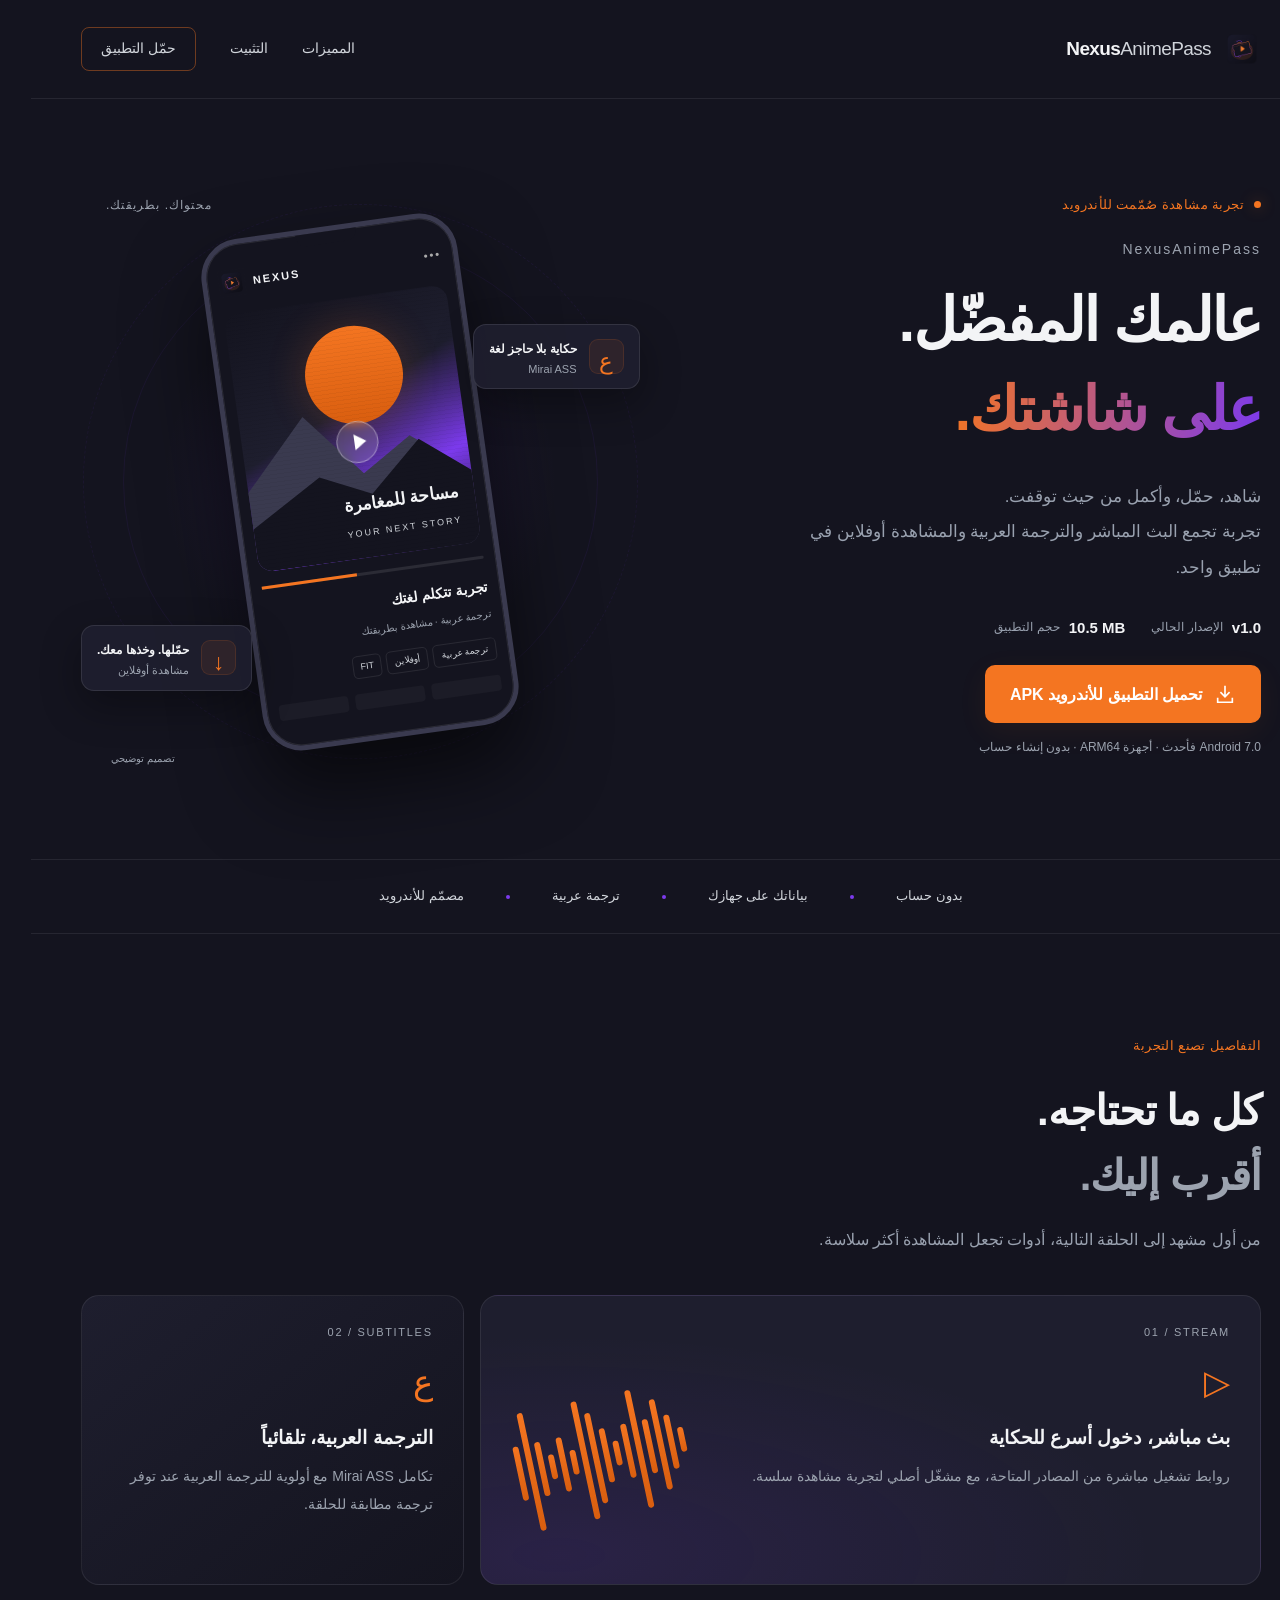
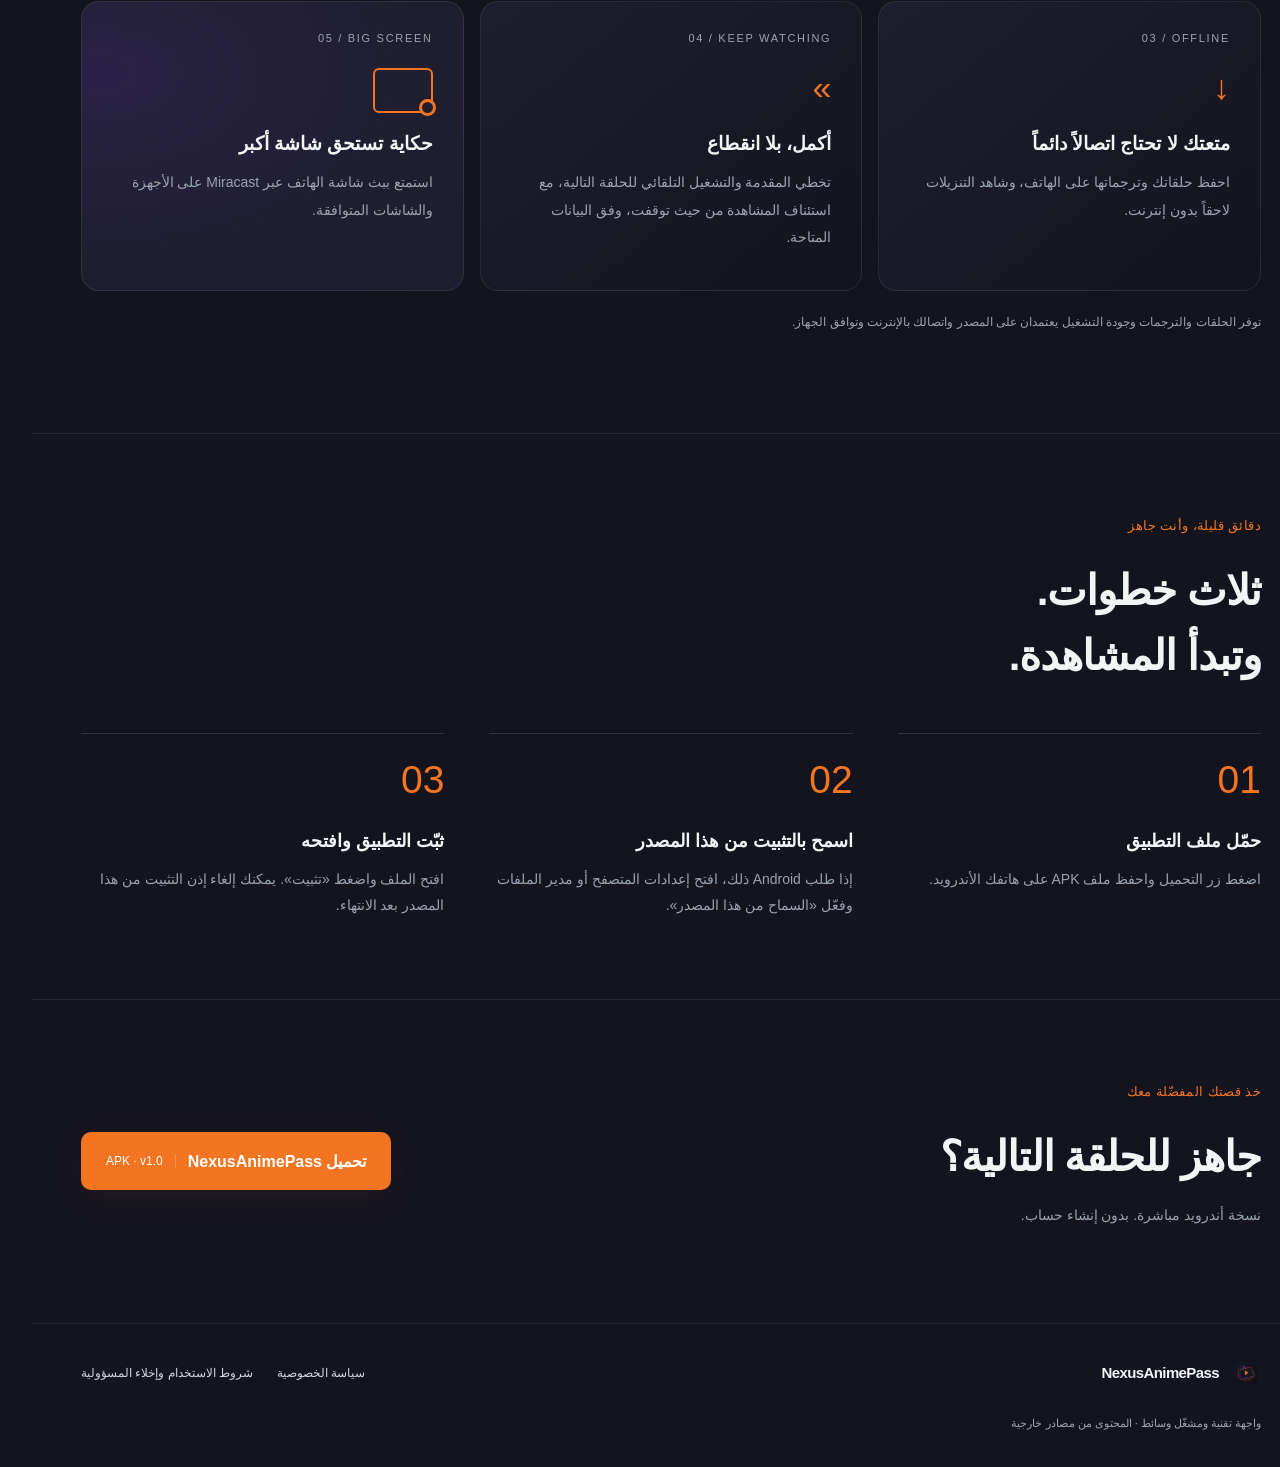
==== index.html @ e01f93e0 "Prepare NexusAnimePass website and default remote configuration" ====
<!doctype html>
<html lang="ar" dir="rtl">
<head>
<meta charset="utf-8"><meta name="viewport" content="width=device-width,initial-scale=1">
<meta name="theme-color" content="#14141f"><meta name="description" content="NexusAnimePass — تجربة مشاهدة للأندرويد مع الترجمة العربية والمشاهدة أوفلاين. حمّل الإصدار v1.0.">
<title>NexusAnimePass — عالمك، على شاشتك</title>
<link rel="icon" href="./assets/nexus-icon.png" type="image/png"><link rel="stylesheet" href="./styles.css">
</head>
<body>
<a class="skip" href="#main">انتقل إلى المحتوى</a>
<header class="header"><div class="container nav"><a class="brand" href="./index.html" aria-label="NexusAnimePass الرئيسية"><img src="./assets/nexus-icon.png" width="38" height="38" alt=""><span dir="ltr">Nexus<span class="brand-light">AnimePass</span></span></a><nav aria-label="القائمة الرئيسية"><a href="#features">المميزات</a><a href="#install">التثبيت</a><a class="nav-download" href="./downloads/NexusAnimePass-v1.0-release.apk" download>حمّل التطبيق</a></nav></div></header>
<main id="main">
<section class="hero container" aria-labelledby="hero-title">
<div class="hero-copy"><div class="eyebrow"><span class="status-dot"></span> تجربة مشاهدة صُمّمت للأندرويد</div><p class="product-name" dir="ltr">NexusAnimePass</p><h1 id="hero-title">عالمك المفضّل.<br><span>على شاشتك.</span></h1><p class="hero-description">شاهد، حمّل، وأكمل من حيث توقفت.<br>تجربة تجمع البث المباشر والترجمة العربية والمشاهدة أوفلاين في تطبيق واحد.</p><div class="release-meta"><span><b dir="ltr">v1.0</b> الإصدار الحالي</span><span><b dir="ltr">10.5 MB</b> حجم التطبيق</span></div><a class="button primary" href="./downloads/NexusAnimePass-v1.0-release.apk" download><svg viewBox="0 0 24 24" width="22" height="22" fill="none" stroke="currentColor" stroke-width="1.8" aria-hidden="true"><path d="M12 3v12m-5-5 5 5 5-5M4 16v5h16v-5"/></svg>تحميل التطبيق للأندرويد APK</a><p class="download-note">Android 7.0 فأحدث · أجهزة ARM64 · بدون إنشاء حساب</p></div>
<div class="hero-art" aria-label="تصميم توضيحي لتجربة المشاهدة، وليس لقطة من التطبيق" role="img"><div class="orbit orbit-one"></div><div class="orbit orbit-two"></div><div class="art-caption">محتواك. بطريقتك.</div><div class="phone"><div class="phone-camera"></div><div class="phone-top"><img src="./assets/nexus-icon.png" width="26" height="26" alt=""><span dir="ltr">NEXUS</span><span class="phone-dots">•••</span></div><div class="phone-scene"><div class="scene-sun"></div><div class="scene-mountain mountain-back"></div><div class="scene-mountain mountain-front"></div><div class="scene-grid"></div><div class="scene-label">مساحة للمغامرة</div><div class="play-symbol"></div><span class="scene-tag" dir="ltr">YOUR NEXT STORY</span></div><div class="mock-progress"><span></span></div><div class="phone-text"><strong>تجربة تتكلم لغتك</strong><span>ترجمة عربية · مشاهدة بطريقتك</span></div><div class="mock-pills"><span>ترجمة عربية</span><span>أوفلاين</span><span dir="ltr">FIT</span></div><div class="mock-bottom"><span></span><span></span><span></span></div></div><div class="float-label float-ar"><span class="mini-icon">ع</span><div><strong>حكاية بلا حاجز لغة</strong><small>Mirai ASS</small></div></div><div class="float-label float-offline"><span class="mini-icon">↓</span><div><strong>حمّلها. وخذها معك.</strong><small>مشاهدة أوفلاين</small></div></div><span class="illustration-note">تصميم توضيحي</span></div>
</section>
<div class="benefit-strip"><div class="container"><span>بدون حساب</span><i></i><span>بياناتك على جهازك</span><i></i><span>ترجمة عربية</span><i></i><span>مصمّم للأندرويد</span></div></div>
<section class="section container" id="features" aria-labelledby="features-title"><div class="section-heading"><p class="eyebrow">التفاصيل تصنع التجربة</p><h2 id="features-title">كل ما تحتاجه.<br><span class="muted">أقرب إليك.</span></h2><p>من أول مشهد إلى الحلقة التالية، أدوات تجعل المشاهدة أكثر سلاسة.</p></div><div class="feature-grid">
<article class="feature feature-wide"><span class="feature-number" dir="ltr">01 / STREAM</span><div class="feature-icon">▷</div><h3>بث مباشر، دخول أسرع للحكاية</h3><p>روابط تشغيل مباشرة من المصادر المتاحة، مع مشغّل أصلي لتجربة مشاهدة سلسة.</p><div class="signal-bars" aria-hidden="true"><i></i><i></i><i></i><i></i><i></i><i></i><i></i><i></i><i></i><i></i><i></i><i></i><i></i><i></i><i></i><i></i></div></article>
<article class="feature"><span class="feature-number" dir="ltr">02 / SUBTITLES</span><div class="feature-icon arabic-icon">ع</div><h3>الترجمة العربية، تلقائياً</h3><p>تكامل Mirai ASS مع أولوية للترجمة العربية عند توفر ترجمة مطابقة للحلقة.</p></article>
<article class="feature"><span class="feature-number" dir="ltr">03 / OFFLINE</span><div class="feature-icon">↓</div><h3>متعتك لا تحتاج اتصالاً دائماً</h3><p>احفظ حلقاتك وترجماتها على الهاتف، وشاهد التنزيلات لاحقاً بدون إنترنت.</p></article>
<article class="feature"><span class="feature-number" dir="ltr">04 / KEEP WATCHING</span><div class="feature-icon">»</div><h3>أكمل، بلا انقطاع</h3><p>تخطي المقدمة والتشغيل التلقائي للحلقة التالية، مع استئناف المشاهدة من حيث توقفت، وفق البيانات المتاحة.</p></article>
<article class="feature feature-cast"><span class="feature-number" dir="ltr">05 / BIG SCREEN</span><div class="cast-drawing" aria-hidden="true"><span></span></div><h3>حكاية تستحق شاشة أكبر</h3><p>استمتع ببث شاشة الهاتف عبر Miracast على الأجهزة والشاشات المتوافقة.</p></article>
</div><p class="section-footnote">توفر الحلقات والترجمات وجودة التشغيل يعتمدان على المصدر واتصالك بالإنترنت وتوافق الجهاز.</p></section>
<section class="installation" id="install" aria-labelledby="install-title"><div class="container"><div class="section-heading"><p class="eyebrow">دقائق قليلة، وأنت جاهز</p><h2 id="install-title">ثلاث خطوات.<br>وتبدأ المشاهدة.</h2></div><ol class="steps"><li><span class="step-number">01</span><h3>حمّل ملف التطبيق</h3><p>اضغط زر التحميل واحفظ ملف APK على هاتفك الأندرويد.</p></li><li><span class="step-number">02</span><h3>اسمح بالتثبيت من هذا المصدر</h3><p>إذا طلب Android ذلك، افتح إعدادات المتصفح أو مدير الملفات وفعّل «السماح من هذا المصدر».</p></li><li><span class="step-number">03</span><h3>ثبّت التطبيق وافتحه</h3><p>افتح الملف واضغط «تثبيت». يمكنك إلغاء إذن التثبيت من هذا المصدر بعد الانتهاء.</p></li></ol></div></section>
<section class="container final-cta"><div><p class="eyebrow">خذ قصتك المفضّلة معك</p><h2>جاهز للحلقة التالية؟</h2><p>نسخة أندرويد مباشرة. بدون إنشاء حساب.</p></div><a class="button primary" href="./downloads/NexusAnimePass-v1.0-release.apk" download>تحميل NexusAnimePass <span class="apk-label">APK · v1.0</span></a></section>
</main>
<footer class="footer"><div class="container footer-inner"><a class="brand" href="./index.html"><img src="./assets/nexus-icon.png" width="30" height="30" alt=""><span dir="ltr">NexusAnimePass</span></a><nav aria-label="روابط قانونية"><a href="./privacy.html">سياسة الخصوصية</a><a href="./terms.html">شروط الاستخدام وإخلاء المسؤولية</a></nav><p>واجهة تقنية ومشغّل وسائط · المحتوى من مصادر خارجية</p></div></footer>
</body></html>
---- styles.css ----
:root{color-scheme:dark;--bg:#14141f;--panel:#1e1e2e;--ink:#f3f4f6;--ink:oklch(96.7% 0.003 264.542);--muted:#9ca3af;--muted:oklch(70.7% 0.022 261.325);--primary:#f47521;--primary-dark:#d95e0f;--accent:#7c3aed;--line:#ffffff14}*{box-sizing:border-box}html{scroll-behavior:smooth;scroll-padding-top:30px}body{margin:0;background:var(--bg);color:var(--ink);font-family:"Cairo",Tahoma,"Segoe UI",Arial,sans-serif;font-size:16px;line-height:1.85}a{color:inherit;text-decoration:none}a:focus-visible{outline:3px solid var(--primary);outline-offset:6px}img{max-width:100%;display:block}.container{width:min(1180px,calc(100% - 64px));margin-inline:auto}.skip{position:absolute;top:-80px;right:20px;background:var(--primary);color:#14141f;padding:10px 20px;z-index:20}.skip:focus{top:12px}.header{border-bottom:1px solid var(--line)}.nav{min-height:98px;display:flex;align-items:center;justify-content:space-between;gap:30px}.brand{display:inline-flex;align-items:center;gap:12px;font-family:"Segoe UI",Arial,sans-serif;font-weight:750;font-size:19px;letter-spacing:-.6px}.brand-light{font-weight:400;color:#d1d5db}.nav nav{display:flex;align-items:center;gap:34px;font-size:14px;color:#d1d5db}.nav nav a:hover,.footer a:hover{color:var(--primary)}.nav-download{border:1px solid #f4752166;padding:8px 19px;border-radius:8px}.hero{display:grid;grid-template-columns:1.05fr 1fr;align-items:center;gap:35px;min-height:760px;padding-block:70px 65px}.eyebrow{font-size:13px;color:var(--primary);letter-spacing:.4px;margin:0 0 20px;display:flex;align-items:center;gap:10px}.status-dot{width:7px;height:7px;border-radius:50%;background:var(--primary);box-shadow:0 0 15px #f4752166}.product-name{font-family:"Segoe UI",sans-serif;letter-spacing:2px;text-align:right;font-size:14px;color:#9ca3af;margin:0 0 14px}.hero h1{font-size:clamp(42px,4.7vw,66px);line-height:1.48;letter-spacing:-2px;margin:0 0 24px;font-weight:800}.hero h1 span{background:linear-gradient(100deg,#f47521,#7c3aed);background-clip:text;-webkit-background-clip:text;color:transparent}.hero-description{color:var(--muted);font-size:17px;line-height:2.1;max-width:480px;margin:0 0 28px}.release-meta{display:flex;gap:26px;color:var(--muted);font-size:12px;margin-bottom:24px}.release-meta span{display:flex;gap:9px;align-items:center}.release-meta b{color:var(--ink);font-size:15px;font-family:"Segoe UI",sans-serif}.button{display:inline-flex;justify-content:center;align-items:center;gap:12px;min-height:58px;padding:14px 25px;border-radius:10px;font-weight:700;font-size:16px;transition:transform .2s,background .2s}.primary{background:var(--primary);color:#ffffff;box-shadow:0 8px 30px #f4752112}.primary:hover{transform:translateY(-3px);background:var(--primary-dark)}.download-note{font-size:12px;color:#9ca3af;margin-top:13px}.hero-art{height:585px;position:relative;display:grid;place-items:center;isolation:isolate}.hero-art:before{content:"";position:absolute;width:410px;height:410px;background:radial-gradient(ellipse,#7c3aed23,transparent 68%);z-index:-1}.orbit{border:1px solid #7c3aed13;position:absolute;border-radius:50%;z-index:-1}.orbit-one{width:475px;height:475px}.orbit-two{width:555px;height:555px;border-style:dashed;transform:rotate(-22deg)}.art-caption{position:absolute;top:5px;left:25px;font-size:12px;letter-spacing:1px;color:#9ca3af}.phone{width:258px;height:516px;border:5px solid #3a3a4f;border-radius:39px;background:#14141f;box-shadow:0 40px 80px #0009,inset 0 0 0 1px #ffffff19;transform:rotate(-8deg);padding:25px 12px 15px;position:relative;overflow:hidden;direction:ltr}.phone-camera{width:61px;height:12px;background:#14141f;border-radius:0 0 10px 10px;position:absolute;left:94px;top:0}.phone-top{display:flex;align-items:center;gap:8px;font:700 11px "Segoe UI",sans-serif;letter-spacing:2px;padding-bottom:18px}.phone-dots{margin-left:auto;color:#aaa;letter-spacing:2px}.phone-scene{height:260px;border-radius:15px;background:linear-gradient(155deg,#14141f,#1e1e2e 43%,#7c3aed 72%,#14141f);overflow:hidden;position:relative}.scene-sun{position:absolute;width:98px;height:98px;border-radius:50%;left:72px;top:28px;background:linear-gradient(#f47521,#d95e0f);box-shadow:0 0 40px #f4752133}.scene-mountain{position:absolute;clip-path:polygon(0 100%,0 64%,30% 10%,49% 49%,67% 30%,100% 74%,100% 100%);bottom:0;width:280px;height:165px;left:-20px;background:#3a3a4f}.mountain-front{height:123px;background:#14141f;transform:scaleX(-1)}.scene-grid{position:absolute;inset:0;background:repeating-linear-gradient(0deg,transparent 0 3px,#0000000a 3px 4px)}.scene-label{position:absolute;bottom:38px;right:16px;font-size:17px;font-weight:bold}.scene-tag{position:absolute;bottom:20px;right:16px;font:9px "Segoe UI",sans-serif;letter-spacing:2px;color:#d1d5db}.play-symbol{position:absolute;left:94px;top:123px;width:42px;height:42px;border-radius:50%;background:#fff2;backdrop-filter:blur(5px);border:1px solid #ffffff66}.play-symbol:after{content:"";position:absolute;left:17px;top:12px;border-left:12px solid white;border-top:8px solid transparent;border-bottom:8px solid transparent}.mock-progress{height:3px;background:#ffffff19;margin-top:14px;border-radius:5px}.mock-progress span{display:block;height:100%;width:43%;background:var(--primary)}.phone-text{direction:rtl;display:flex;flex-direction:column;margin-top:16px}.phone-text strong{font-size:14px}.phone-text span{font-size:10px;color:#9ca3af;margin-top:5px}.mock-pills{display:flex;direction:rtl;gap:5px;margin-top:14px}.mock-pills span{border:1px solid #ffffff17;border-radius:5px;font-size:9px;padding:2px 7px;color:#d1d5db}.mock-bottom{display:flex;gap:7px;margin-top:15px}.mock-bottom span{height:16px;flex:1;border-radius:4px;background:#ffffff09}.float-label{position:absolute;border:1px solid #ffffff19;background:#1e1e2eef;box-shadow:0 15px 40px #0005;padding:13px 15px;border-radius:13px;display:flex;align-items:center;gap:12px}.float-label strong{font-size:12px;display:block;white-space:nowrap}.float-label small{font:11px "Segoe UI",Tahoma,sans-serif;color:#9ca3af;display:block;margin-top:3px}.mini-icon{color:var(--primary);background:#f4752114;border:1px solid #f4752122;border-radius:9px;width:35px;height:35px;display:grid;place-items:center;font-size:23px}.float-ar{top:135px;right:0}.float-offline{bottom:83px;left:0}.illustration-note{position:absolute;bottom:6px;left:30px;font-size:10px;color:#9ca3af}.benefit-strip{border-block:1px solid var(--line);background:#14141f}.benefit-strip .container{display:flex;align-items:center;justify-content:center;gap:42px;min-height:73px;font-size:13px;color:#d1d5db}.benefit-strip i{height:4px;width:4px;background:#7c3aed;border-radius:50%}.section{padding-block:100px}.section-heading{margin-bottom:40px}.section-heading h2,.final-cta h2{font-size:clamp(29px,3.3vw,42px);line-height:1.55;letter-spacing:-1px;margin:0 0 17px}.section-heading>p:last-child{color:var(--muted);max-width:480px}.muted{color:#9ca3af}.feature-grid{display:grid;grid-template-columns:repeat(3,1fr);gap:16px}.feature{border:1px solid var(--line);border-radius:18px;background:linear-gradient(140deg,#1e1e2e,#14141f);padding:30px;min-height:290px;overflow:hidden;position:relative}.feature-wide{grid-column:span 2;padding-inline-end:34%;background:radial-gradient(ellipse at 10% 90%,#7c3aed20,transparent 60%),#1e1e2e}.feature-number{display:block;text-align:right;font:11px "Segoe UI",sans-serif;letter-spacing:1.7px;color:#9ca3af;margin-bottom:24px}.feature-icon{font:34px "Segoe UI",sans-serif;color:var(--primary);height:45px}.arabic-icon{font-family:Tahoma,sans-serif}.feature h3{font-size:19px;line-height:1.6;margin:16px 0 10px}.feature p{font-size:14px;color:#9ca3af;line-height:1.95;margin:0}.signal-bars{position:absolute;left:35px;bottom:65px;display:flex;align-items:center;gap:5px;height:125px;transform:rotate(-12deg)}.signal-bars i{display:block;width:6px;border-radius:10px;height:25px;background:linear-gradient(#f47521,#d95e0f)}.signal-bars i:nth-child(3n){height:92px}.signal-bars i:nth-child(2n){height:55px}.signal-bars i:nth-child(5n){height:120px}.feature-cast{background:radial-gradient(ellipse at 5% 25%,#7c3aed20,transparent 65%),#1e1e2e}.cast-drawing{height:45px;width:60px;border:2px solid #f47521;border-radius:6px;position:relative;margin-top:5px}.cast-drawing span{position:absolute;width:17px;height:17px;border:3px solid #f47521;border-radius:50%;bottom:-5px;right:-5px;background:#1e1e2e}.section-footnote{font-size:12px;color:#9ca3af;margin:20px 0 0}.installation{background:#14141f;border-block:1px solid var(--line);padding-block:80px}.steps{list-style:none;display:grid;grid-template-columns:repeat(3,1fr);gap:45px;padding:0;margin:45px 0 0;counter-reset:none}.steps li{border-top:1px solid #ffffff20;padding-top:24px}.step-number{font:300 39px "Segoe UI",sans-serif;color:#f47521}.steps h3{font-size:18px;margin:22px 0 9px}.steps p{font-size:14px;color:var(--muted);margin:0}.final-cta{padding-block:80px;display:flex;align-items:center;justify-content:space-between;gap:35px}.final-cta h2{margin-bottom:9px}.final-cta p:last-child{color:var(--muted);font-size:14px}.apk-label{border-right:1px solid #ffffff33;padding-right:12px;font:12px "Segoe UI",sans-serif;direction:ltr}.footer{border-top:1px solid var(--line);padding:34px 0}.footer-inner{display:flex;align-items:center;gap:25px;flex-wrap:wrap;justify-content:space-between}.footer .brand{font-size:15px}.footer nav{display:flex;gap:24px;font-size:12px;color:#d1d5db}.footer p{width:100%;font-size:11px;color:#9ca3af;margin:0}.legal-hero{padding:65px 0 35px;border-bottom:1px solid var(--line)}.breadcrumb{font-size:13px;color:#9ca3af;margin-bottom:25px}.breadcrumb a{color:var(--primary)}.legal-hero h1{font-size:clamp(30px,4vw,48px);line-height:1.5;margin:0 0 15px}.legal-hero .intro{max-width:760px;color:#d1d5db;font-size:17px}.legal-date{font-size:12px;color:#9ca3af}.legal-body{max-width:820px;padding-block:45px 70px}.legal-body section{margin-bottom:35px}.legal-body h2{font-size:21px;color:#f47521;margin:0 0 12px}.legal-body p,.legal-body li{color:#d1d5db;line-height:2.1}.legal-body ul{padding-inline-start:24px}.legal-note{border-right:3px solid var(--primary);background:#f4752108;border-radius:8px;padding:20px 24px;color:#d1d5db!important}.legal-back{color:var(--primary);display:inline-block;margin-top:12px}@media(min-width:1500px){.hero{min-height:800px}}@media(max-width:1050px){.container{width:calc(100% - 48px)}.hero{gap:15px}.hero-art{transform:scale(.88);transform-origin:center;width:100%}.float-ar{right:-25px}.float-offline{left:-20px}.feature{padding:24px}.feature-wide{padding-inline-end:29%}.signal-bars{left:20px;gap:3px}.signal-bars i{width:5px}}@media(max-width:780px){.nav{min-height:82px;gap:18px}.nav nav{gap:17px}.brand{font-size:16px;gap:9px}.brand img{width:32px;height:32px}.hero{grid-template-columns:1fr;padding-top:50px;padding-bottom:25px;gap:15px;min-height:0}.hero-copy{max-width:560px}.hero h1{font-size:52px}.hero-art{height:540px;max-width:470px;margin:auto;transform:scale(.95)}.float-ar{right:0}.float-offline{left:0}.benefit-strip .container{gap:20px;font-size:12px;flex-wrap:wrap;padding-block:15px}.feature-grid{grid-template-columns:repeat(2,1fr)}.feature-wide{padding-inline-end:35%}.feature-cast{grid-column:span 2}.steps{gap:25px}.section{padding-block:65px}.final-cta{align-items:flex-start;flex-direction:column;padding-block:60px}.installation{padding-block:60px}.footer-inner{gap:20px}}@media(max-width:480px){.container{width:calc(100% - 36px)}.nav{flex-wrap:wrap;justify-content:center;gap:14px;padding-block:18px}.nav nav{width:100%;justify-content:center;gap:24px}.nav-download{padding:4px 12px}.hero h1{font-size:43px;letter-spacing:-1px}.hero-description{font-size:16px}.hero .button{width:100%;font-size:14px;padding-inline:12px}.hero .download-note{font-size:11px}.release-meta{gap:19px}.hero-art{height:460px;transform:none;max-width:100%;overflow:clip}.phone{transform:rotate(-6deg) scale(.82)}.orbit-one{width:310px;height:310px}.orbit-two{width:365px;height:365px}.float-label{padding:9px;gap:7px;z-index:1}.float-label strong{font-size:10px}.float-label small{font-size:9px}.float-ar{top:100px;right:0}.float-offline{bottom:50px;left:0}.mini-icon{width:28px;height:28px;font-size:19px}.art-caption{top:0;left:10px}.illustration-note{bottom:0;left:12px}.benefit-strip .container{gap:12px}.benefit-strip i:nth-of-type(2){display:none}.benefit-strip span{width:40%;text-align:center}.feature-grid{grid-template-columns:1fr}.feature-wide,.feature-cast{grid-column:auto}.feature-wide{padding-inline-end:24px;padding-bottom:135px}.signal-bars{bottom:22px;left:30px;height:90px;transform:rotate(0)}.signal-bars i:nth-child(5n){height:75px}.signal-bars i:nth-child(3n){height:55px}.feature{min-height:260px}.steps{grid-template-columns:1fr;gap:28px}.steps li{position:relative;padding-inline-start:55px;padding-top:20px}.step-number{position:absolute;right:0;top:20px;font-size:30px}.steps h3{margin-top:3px}.footer nav{flex-direction:column;gap:6px}.final-cta .button{width:100%;font-size:14px}.legal-hero{padding-top:40px}.legal-hero .intro{font-size:16px}.legal-body{padding-top:30px}.legal-body h2{font-size:19px}.legal-body p,.legal-body li{font-size:15px}.legal-note{padding:17px}}@media(prefers-reduced-motion:reduce){html{scroll-behavior:auto}*,*:before,*:after{transition:none!important}}
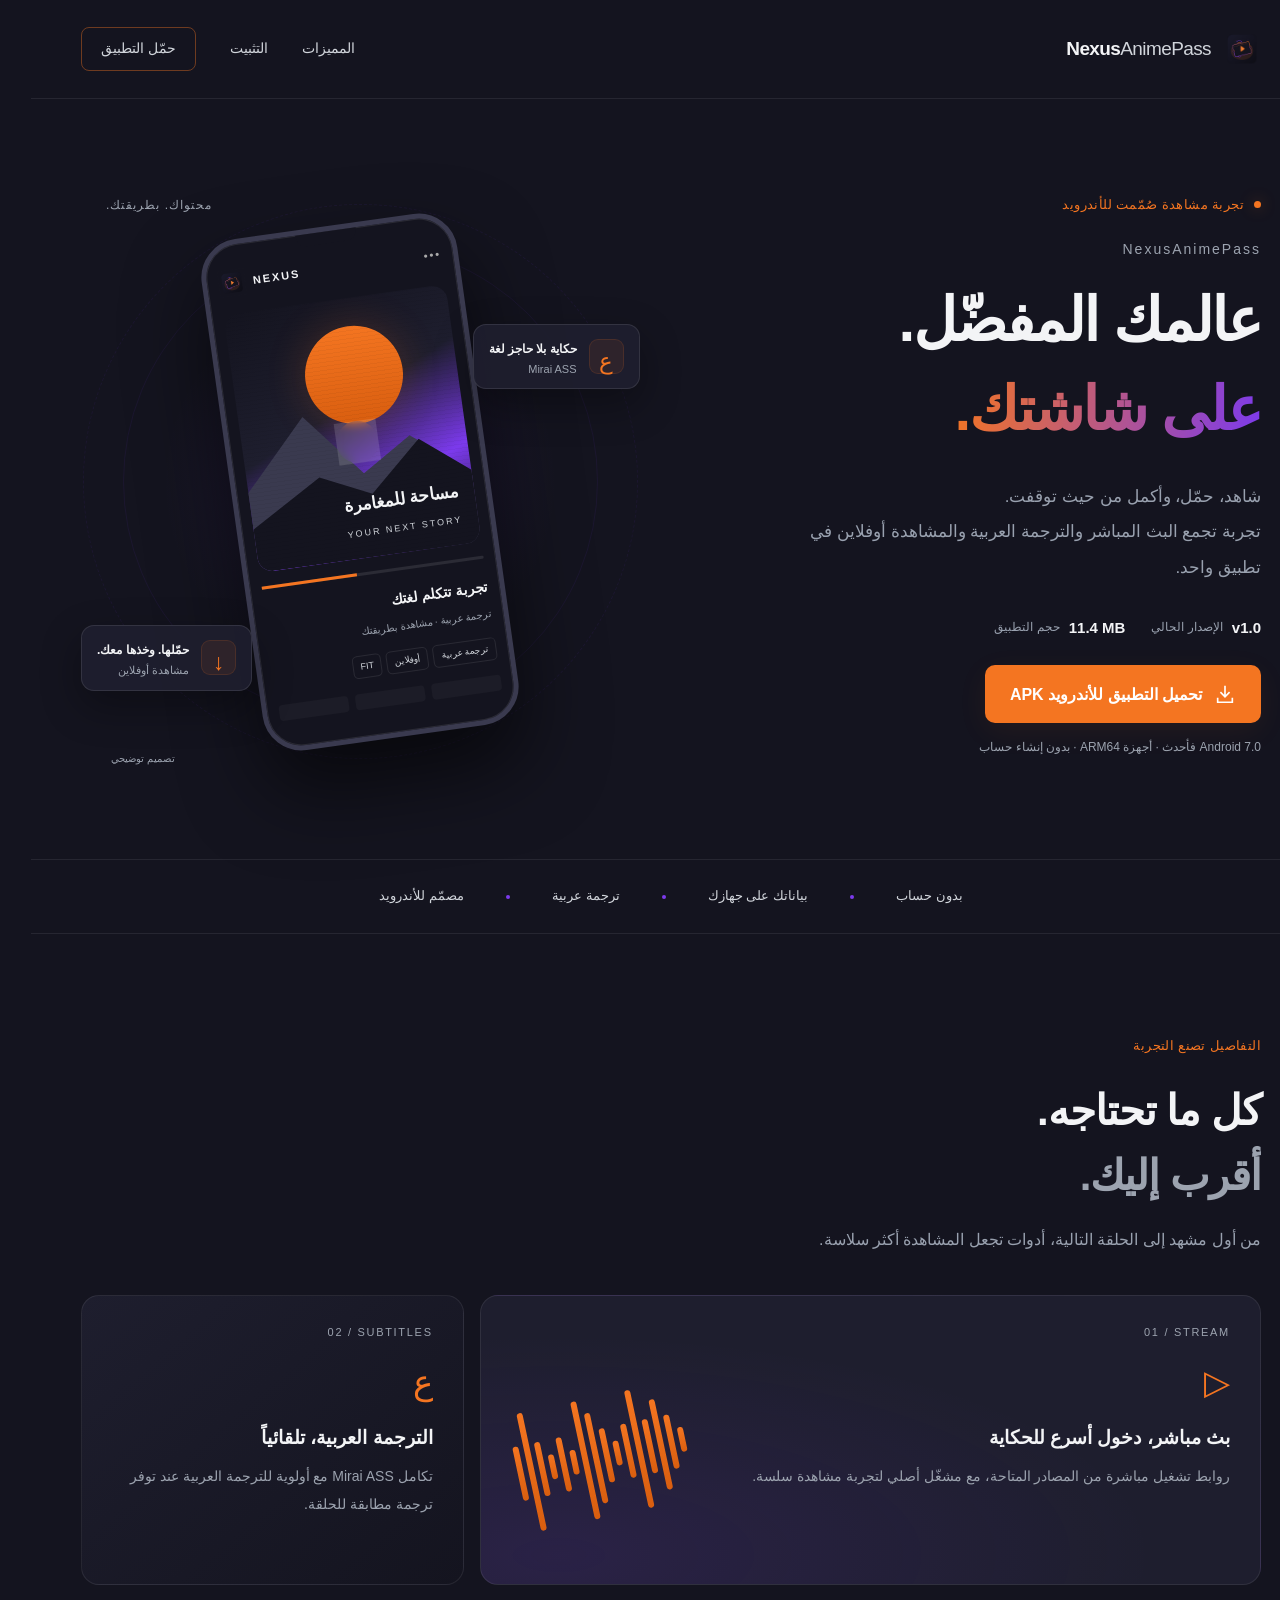
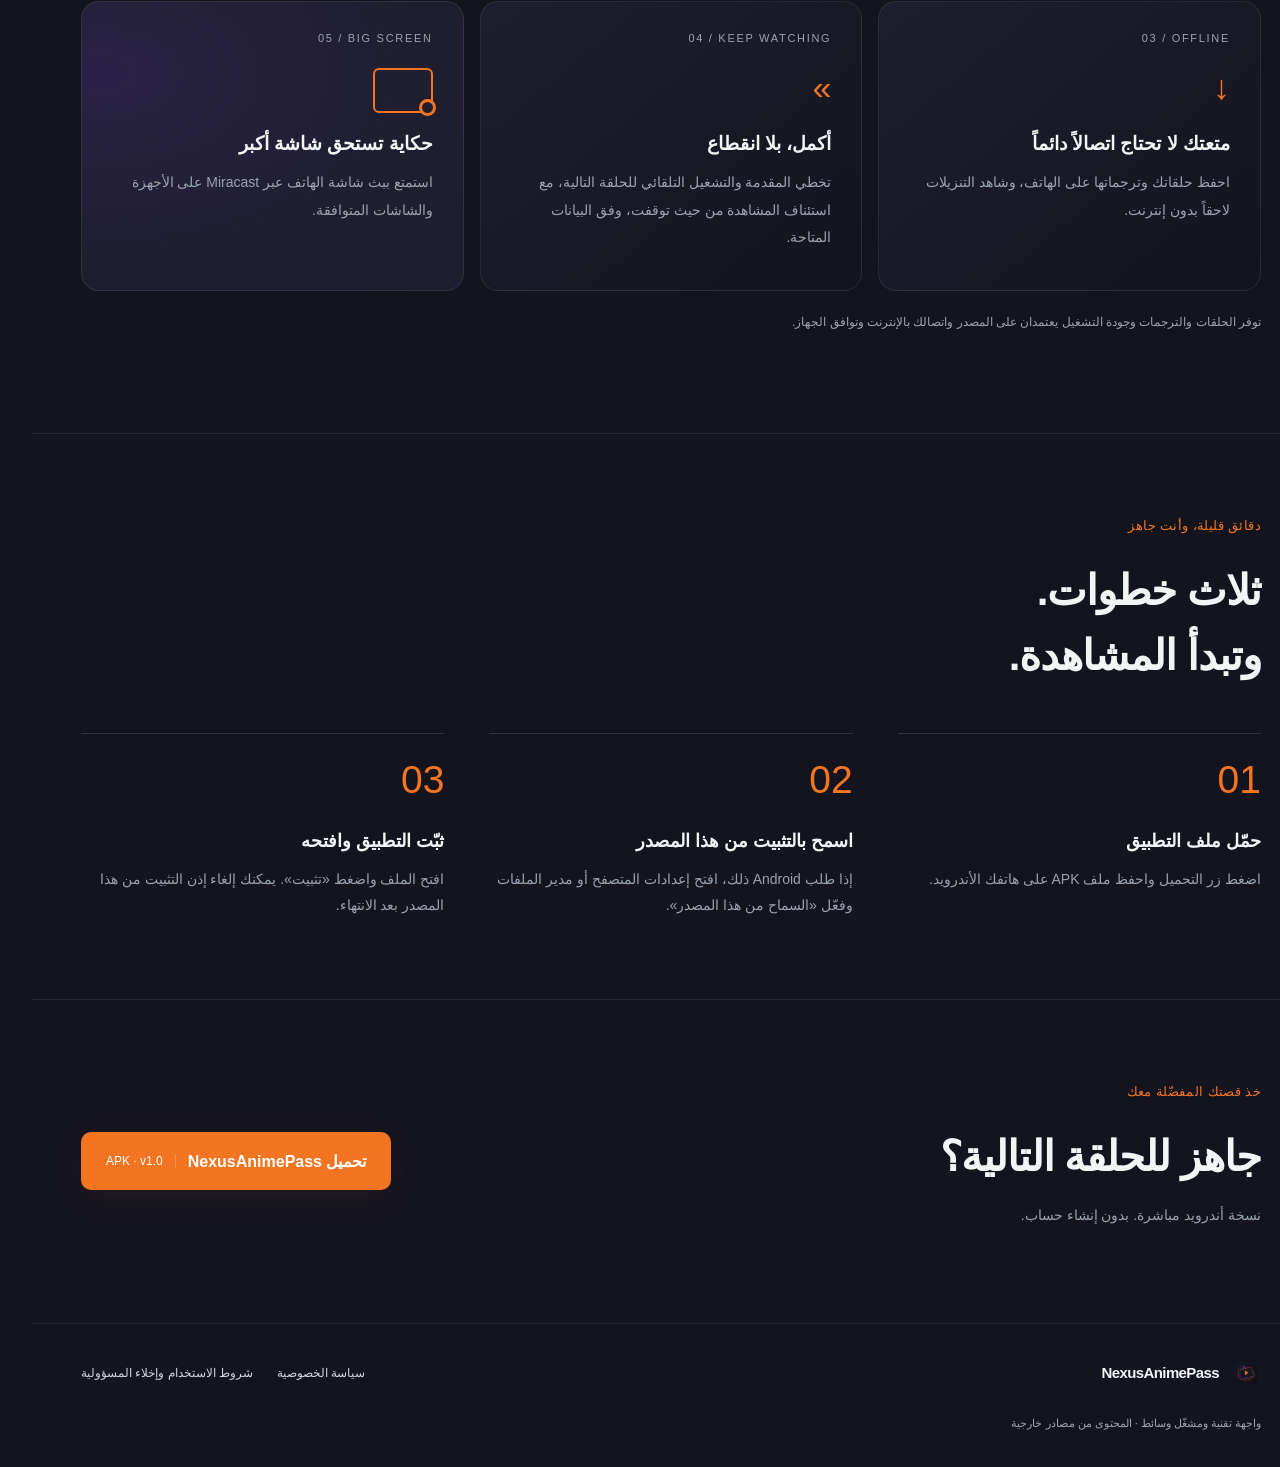
==== commit 8e12711e: "Publish signed Start.io release and update advertising configuration" ====
--- a/index.html
+++ b/index.html
@@ -11,7 +11,7 @@
 <header class="header"><div class="container nav"><a class="brand" href="./index.html" aria-label="NexusAnimePass الرئيسية"><img src="./assets/nexus-icon.png" width="38" height="38" alt=""><span dir="ltr">Nexus<span class="brand-light">AnimePass</span></span></a><nav aria-label="القائمة الرئيسية"><a href="#features">المميزات</a><a href="#install">التثبيت</a><a class="nav-download" href="./downloads/NexusAnimePass-v1.0-release.apk" download>حمّل التطبيق</a></nav></div></header>
 <main id="main">
 <section class="hero container" aria-labelledby="hero-title">
-<div class="hero-copy"><div class="eyebrow"><span class="status-dot"></span> تجربة مشاهدة صُمّمت للأندرويد</div><p class="product-name" dir="ltr">NexusAnimePass</p><h1 id="hero-title">عالمك المفضّل.<br><span>على شاشتك.</span></h1><p class="hero-description">شاهد، حمّل، وأكمل من حيث توقفت.<br>تجربة تجمع البث المباشر والترجمة العربية والمشاهدة أوفلاين في تطبيق واحد.</p><div class="release-meta"><span><b dir="ltr">v1.0</b> الإصدار الحالي</span><span><b dir="ltr">10.5 MB</b> حجم التطبيق</span></div><a class="button primary" href="./downloads/NexusAnimePass-v1.0-release.apk" download><svg viewBox="0 0 24 24" width="22" height="22" fill="none" stroke="currentColor" stroke-width="1.8" aria-hidden="true"><path d="M12 3v12m-5-5 5 5 5-5M4 16v5h16v-5"/></svg>تحميل التطبيق للأندرويد APK</a><p class="download-note">Android 7.0 فأحدث · أجهزة ARM64 · بدون إنشاء حساب</p></div>
+<div class="hero-copy"><div class="eyebrow"><span class="status-dot"></span> تجربة مشاهدة صُمّمت للأندرويد</div><p class="product-name" dir="ltr">NexusAnimePass</p><h1 id="hero-title">عالمك المفضّل.<br><span>على شاشتك.</span></h1><p class="hero-description">شاهد، حمّل، وأكمل من حيث توقفت.<br>تجربة تجمع البث المباشر والترجمة العربية والمشاهدة أوفلاين في تطبيق واحد.</p><div class="release-meta"><span><b dir="ltr">v1.0</b> الإصدار الحالي</span><span><b dir="ltr">11.4 MB</b> حجم التطبيق</span></div><a class="button primary" href="./downloads/NexusAnimePass-v1.0-release.apk" download><svg viewBox="0 0 24 24" width="22" height="22" fill="none" stroke="currentColor" stroke-width="1.8" aria-hidden="true"><path d="M12 3v12m-5-5 5 5 5-5M4 16v5h16v-5"/></svg>تحميل التطبيق للأندرويد APK</a><p class="download-note">Android 7.0 فأحدث · أجهزة ARM64 · بدون إنشاء حساب</p></div>
 <div class="hero-art" aria-label="تصميم توضيحي لتجربة المشاهدة، وليس لقطة من التطبيق" role="img"><div class="orbit orbit-one"></div><div class="orbit orbit-two"></div><div class="art-caption">محتواك. بطريقتك.</div><div class="phone"><div class="phone-camera"></div><div class="phone-top"><img src="./assets/nexus-icon.png" width="26" height="26" alt=""><span dir="ltr">NEXUS</span><span class="phone-dots">•••</span></div><div class="phone-scene"><div class="scene-sun"></div><div class="scene-mountain mountain-back"></div><div class="scene-mountain mountain-front"></div><div class="scene-grid"></div><div class="scene-label">مساحة للمغامرة</div><div class="play-symbol"></div><span class="scene-tag" dir="ltr">YOUR NEXT STORY</span></div><div class="mock-progress"><span></span></div><div class="phone-text"><strong>تجربة تتكلم لغتك</strong><span>ترجمة عربية · مشاهدة بطريقتك</span></div><div class="mock-pills"><span>ترجمة عربية</span><span>أوفلاين</span><span dir="ltr">FIT</span></div><div class="mock-bottom"><span></span><span></span><span></span></div></div><div class="float-label float-ar"><span class="mini-icon">ع</span><div><strong>حكاية بلا حاجز لغة</strong><small>Mirai ASS</small></div></div><div class="float-label float-offline"><span class="mini-icon">↓</span><div><strong>حمّلها. وخذها معك.</strong><small>مشاهدة أوفلاين</small></div></div><span class="illustration-note">تصميم توضيحي</span></div>
 </section>
 <div class="benefit-strip"><div class="container"><span>بدون حساب</span><i></i><span>بياناتك على جهازك</span><i></i><span>ترجمة عربية</span><i></i><span>مصمّم للأندرويد</span></div></div>
